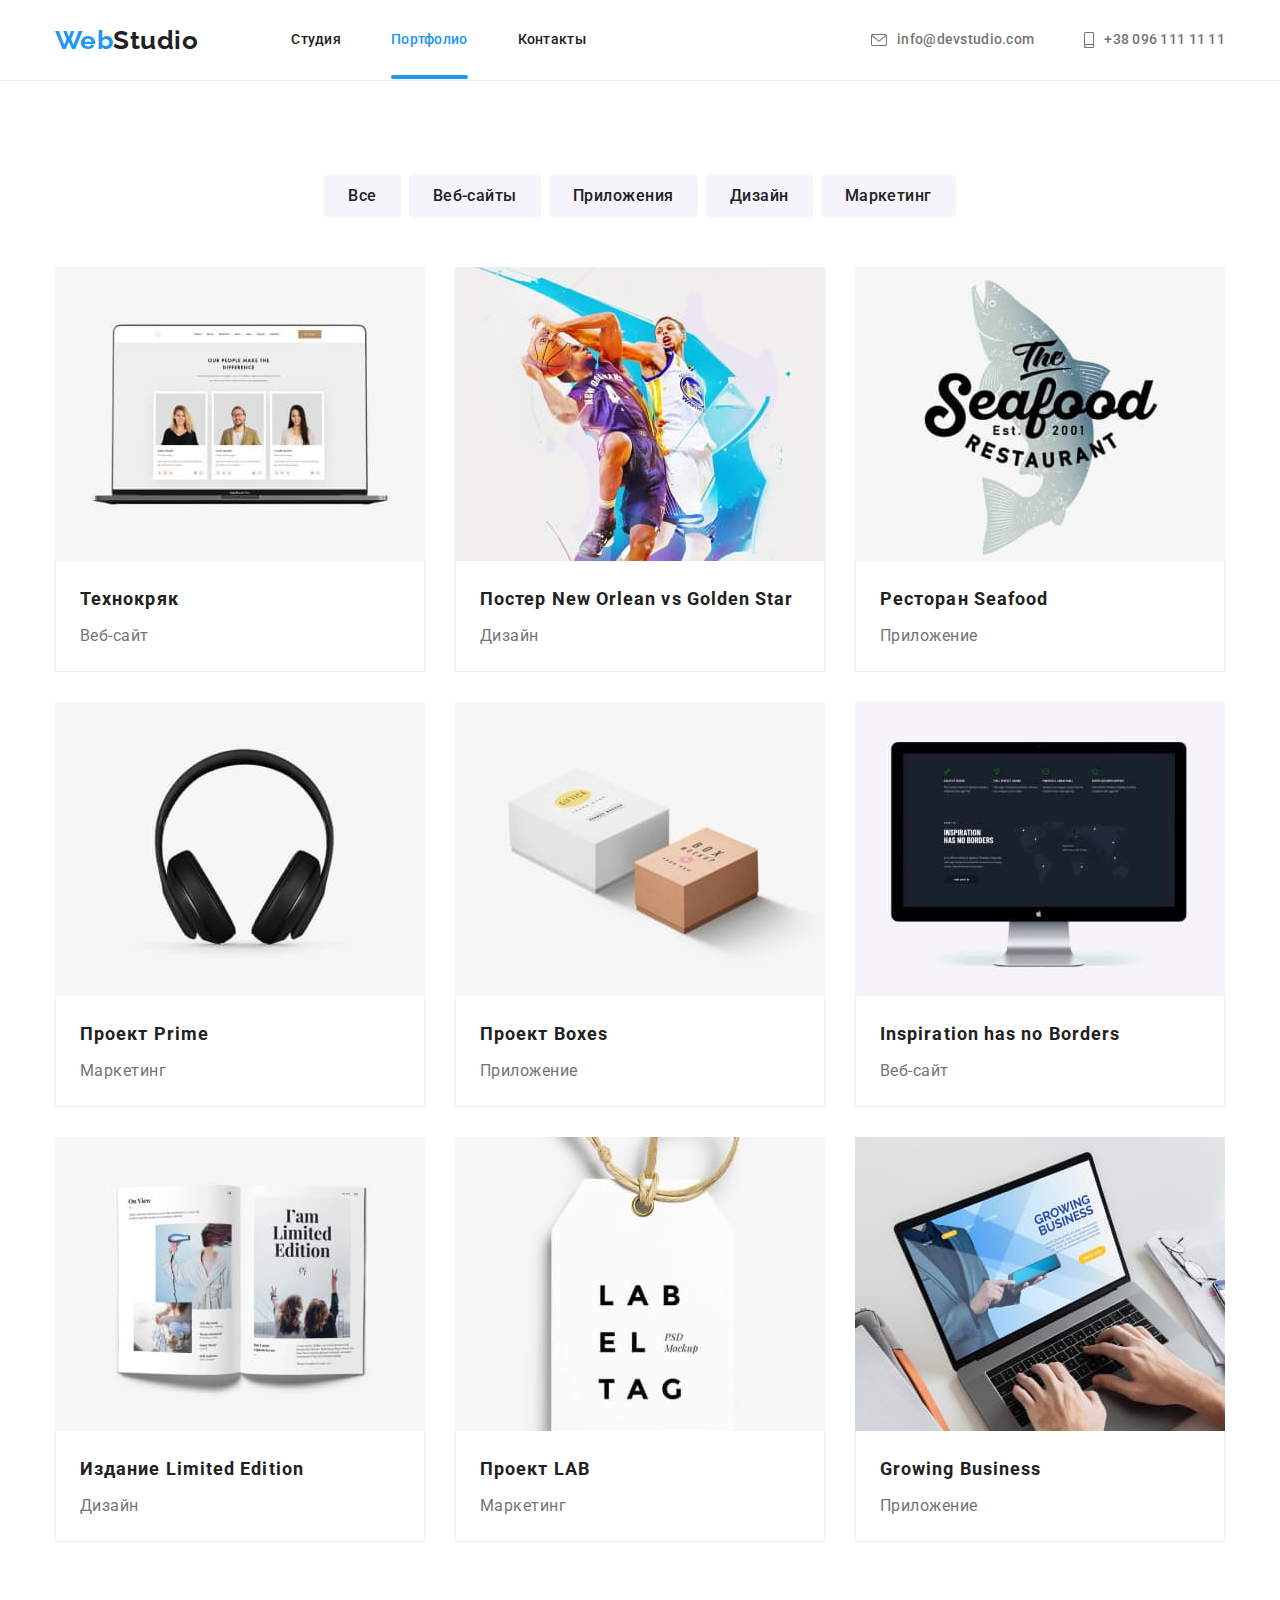
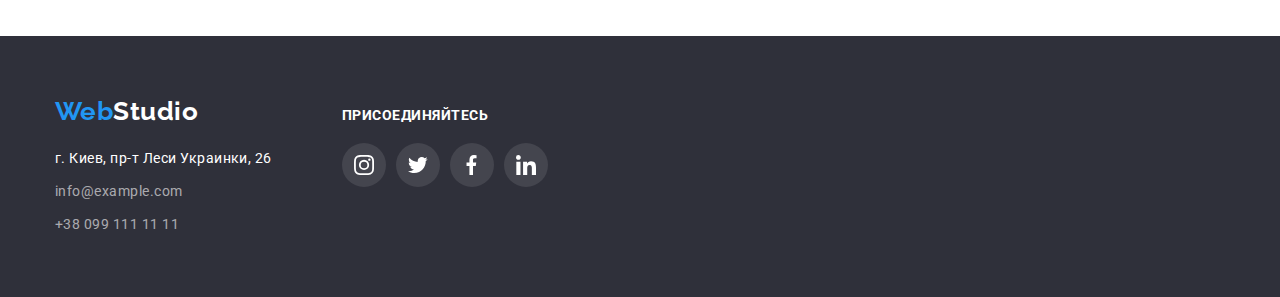
==== portfolio.html @ 23d21b3f "+" ====
<!DOCTYPE html>
<html lang="ru">
  <head>
    <meta charset="UTF-8" />
    <meta http-equiv="X-UA-Compatible" content="IE=edge" />
    <meta name="viewport" content="width=device-width, initial-scale=1.0" />
    <title>Студия</title>
    <link
      rel="stylesheet"
      href="https://cdnjs.cloudflare.com/ajax/libs/modern-normalize/1.1.0/modern-normalize.min.css"
    />
    <link rel="preconnect" href="https://fonts.googleapis.com" />
    <link rel="preconnect" href="https://fonts.gstatic.com" crossorigin />
    <link
      href="https://fonts.googleapis.com/css2?family=Raleway:wght@700&family=Roboto:wght@400;500;700;900&display=swap"
      rel="stylesheet"
    />
    <link rel="stylesheet" href="./css/styles.css" />
  </head>

  <body>
    <!--Верхняя линия-->
    <header class="header">
      <div class="container navigation">
        <a href="./index.html" class="logo"><span class="logo-text">Web</span>Studio</a>
        <nav class="main-nav">
          <ul class="site-nav list">
            <li class="item"><a href="./index.html" class="link">Студия</a></li>
            <li class="item"><a href="./portfolio.html" class="link current">Портфолио</a></li>
            <li class="item"><a href="" class="link">Контакты</a></li>
          </ul>
        </nav>
        <ul class="contacts list">
          <li class="item">
            <a href="mailto:info@devstudio.com" class="link">
              <svg class="contacts-icon mail">
                <use href="./images/symbol.svg#icon-mail"></use>
              </svg>
              info@devstudio.com</a
            >
          </li>
          <li class="item">
            <a href="tel:+380961111111" class="link"
              ><svg class="contacts-icon">
                <use href="./images/symbol.svg#icon-phone"></use>
              </svg>
              +38 096 111 11 11</a
            >
          </li>
        </ul>
      </div>
    </header>

    <main>
      <section class="section">
        <div class="container">
          <h1 class="visually-hidden">Наши проекты</h1>
          <ul class="filtr list">
            <li class="item"><button type="button" class="button">Все</button></li>
            <li class="item"><button type="button" class="button">Веб-сайты</button></li>
            <li class="item"><button type="button" class="button">Приложения</button></li>
            <li class="item"><button type="button" class="button">Дизайн</button></li>
            <li class="item"><button type="button" class="button">Маркетинг</button></li>
          </ul>
          <ul class="projects list">
            <li class="item">
              <a class="projects-link" href="">
                <div class="overlay">
                  <img
                    src="./images/tehcrak.jpg"
                    alt="основная веб-страница сайта Технокряк"
                    width="370"
                  />
                  <p class="about">
                    Ресурс предлагает комплексные предложения с разным уровнем функционала и
                    сервисов. Все это позволит посетителю получить исчерпывающие сведения о компании
                    или частном лице.
                  </p>
                </div>
                <div class="projects-text-name">
                  <h2 class="title">Технокряк</h2>
                  <p class="text">Веб-сайт</p>
                </div>
              </a>
            </li>
            <li class="item">
              <a class="projects-link" href="">
                <div class="overlay">
                  <img src="./images/poster.jpg" alt="афиша баскетбольной игры" width="370" />
                  <p class="about">
                    Ресурс предлагает комплексные предложения с разным уровнем функционала и
                    сервисов. Все это позволит посетителю получить исчерпывающие сведения о компании
                    или частном лице.
                  </p>
                </div>
                <div class="projects-text-name">
                  <h2 class="title">Постер New Orlean vs Golden Star</h2>
                  <p class="text">Дизайн</p>
                </div>
              </a>
            </li>
            <li class="item">
              <a class="projects-link" href="">
                <div class="overlay">
                  <img
                    src="./images/restoran.jpg"
                    alt="фото логотипа приложения для ресторана"
                    width="370"
                  />
                  <p class="about">
                    Ресурс предлагает комплексные предложения с разным уровнем функционала и
                    сервисов. Все это позволит посетителю получить исчерпывающие сведения о компании
                    или частном лице.
                  </p>
                </div>
                <div class="projects-text-name">
                  <h2 class="title">Ресторан Seafood</h2>
                  <p class="text">Приложение</p>
                </div>
              </a>
            </li>
            <li class="item">
              <a class="projects-link" href="">
                <div class="overlay">
                  <img src="./images/prime.jpg" alt="фото беспроводных наушников" width="370" />
                  <p class="about">
                    Ресурс предлагает комплексные предложения с разным уровнем функционала и
                    сервисов. Все это позволит посетителю получить исчерпывающие сведения о компании
                    или частном лице.
                  </p>
                </div>
                <div class="projects-text-name">
                  <h2 class="title">Проект Prime</h2>
                  <p class="text">Маркетинг</p>
                </div>
              </a>
            </li>
            <li class="item">
              <a class="projects-link" href="">
                <div class="overlay">
                  <img
                    src="./images/boxesis.jpg"
                    alt="изображение серой и коричневой картонной коробок"
                    width="370"
                  />
                  <p class="about">
                    Ресурс предлагает комплексные предложения с разным уровнем функционала и
                    сервисов. Все это позволит посетителю получить исчерпывающие сведения о компании
                    или частном лице.
                  </p>
                </div>
                <div class="projects-text-name">
                  <h2 class="title">Проект Boxes</h2>
                  <p class="text">Приложение</p>
                </div>
              </a>
            </li>
            <li class="item">
              <a class="projects-link" href="">
                <div class="overlay">
                  <img
                    src="./images/bordersis.jpg"
                    alt="изображение главной веб-сайт страницы"
                    width="370"
                  />
                  <p class="about">
                    Ресурс предлагает комплексные предложения с разным уровнем функционала и
                    сервисов. Все это позволит посетителю получить исчерпывающие сведения о компании
                    или частном лице.
                  </p>
                </div>
                <div class="projects-text-name">
                  <h2 class="title">Inspiration has no Borders</h2>
                  <p class="text">Веб-сайт</p>
                </div>
              </a>
            </li>
            <li class="item">
              <a class="projects-link" href="">
                <div class="overlay">
                  <img src="./images/limited-edition.jpg" alt="фото дизайна страницы" width="370" />
                  <p class="about">
                    Ресурс предлагает комплексные предложения с разным уровнем функционала и
                    сервисов. Все это позволит посетителю получить исчерпывающие сведения о компании
                    или частном лице.
                  </p>
                </div>
                <div class="projects-text-name">
                  <h2 class="title">Издание Limited Edition</h2>
                  <p class="text">Дизайн</p>
                </div>
              </a>
            </li>
            <li class="item">
              <a class="projects-link" href="">
                <div class="overlay">
                  <img src="./images/labi.jpg" alt="бирка с эмблемой компании" width="370" />
                  <p class="about">
                    Ресурс предлагает комплексные предложения с разным уровнем функционала и
                    сервисов. Все это позволит посетителю получить исчерпывающие сведения о компании
                    или частном лице.
                  </p>
                </div>
                <div class="projects-text-name">
                  <h2 class="title">Проект LAB</h2>
                  <p class="text">Маркетинг</p>
                </div>
              </a>
            </li>
            <li class="item">
              <a class="projects-link" href="">
                <div class="overlay">
                  <img
                    src="./images/growing-business.jpg"
                    alt="фото работы в приложении"
                    width="370"
                  />
                  <p class="about">
                    Ресурс предлагает комплексные предложения с разным уровнем функционала и
                    сервисов. Все это позволит посетителю получить исчерпывающие сведения о компании
                    или частном лице.
                  </p>
                </div>
                <div class="projects-text-name">
                  <h2 class="title">Growing Business</h2>
                  <p class="text">Приложение</p>
                </div>
              </a>
            </li>
          </ul>
        </div>
      </section>
    </main>
    <!--Подвал-->
    <footer class="footer">
      <div class="container footer-container">
        <div>
          <a href="./index.html" class="logo"
            ><span class="logo-text">Web</span><span class="logo-text-path">Studio</span></a
          >
          <address class="footer-address">
            <ul class="address list">
              <li class="item"><a href="" class="first">г. Киев, пр-т Леси Украинки, 26</a></li>
              <li class="item">
                <a href="mailto:info@example.com" class="link">info@example.com</a>
              </li>
              <li class="item"><a href="tel:+380991111111" class="link">+38 099 111 11 11</a></li>
            </ul>
          </address>
        </div>
        <div class="footer-links">
          <h2 class="title">Присоединяйтесь</h2>
          <ul class="list social-links">
            <li class="item">
              <a class="social-links-icon new" href="">
                <svg class="social-icon">
                  <use href="./images/symbol.svg#icon-instagram"></use>
                </svg>
              </a>
            </li>
            <li class="item">
              <a class="social-links-icon new" href="">
                <svg class="social-icon">
                  <use href="./images/symbol.svg#icon-twitter"></use>
                </svg>
              </a>
            </li>
            <li class="item">
              <a class="social-links-icon new" href="">
                <svg class="social-icon">
                  <use href="./images/symbol.svg#icon-facebook"></use>
                </svg>
              </a>
            </li>
            <li class="item">
              <a class="social-links-icon new" href="">
                <svg class="social-icon">
                  <use href="./images/symbol.svg#icon-linkedin"></use>
                </svg>
              </a>
            </li>
          </ul>
        </div>
      </div>
    </footer>
  </body>
</html>
---- css/styles.css ----
:root {
  --primery-text-color: #757575;
  --title-text-color: #212121;
  --accent-text-color: #2196f3;
  --secondory-text-color: rgba(255, 255, 255, 0.6);
  --background-black-color: #2f303a;
  --background-white-color: #ffffff;
  --background-second-color: #e5e5e5;
  --background-alt-color: #f5f4fa;
  --border-color: #ececec;
  --border-color-second: #eeeeee;

  --icon-fill-color-primary: #afb1b8;
}
body {
  background-color: var(--background-white-color);
  color: var(--primery-text-color);
  font-family: Roboto, sans-serif;
  letter-spacing: 0.03em;
}
/* Убирает точку в списке */
.list {
  list-style: none;
}
/* Убирает подчеркивание у ссылок */
a {
  text-decoration: none;
}
img {
  display: block;
}
/* Нижняя граница у heder */
.header {
  border-bottom: 1px solid var(--border-color);
}
/* собирает весь header вместе */
.container.navigation {
  display: flex;
  align-items: center;
}
/* Скрывает логические заголовки */
.visually-hidden {
  position: absolute;
  width: 1px;
  height: 1px;
  margin: -1px;
  border: 0;
  padding: 0;

  white-space: nowrap;
  clip-path: inset(100%);
  clip: rect(0 0 0 0);
  overflow: hidden;
}
.section {
  padding-top: 94px;
  padding-bottom: 94px;
  /* border: 2px solid tomato;
  background-color: teal; */
}
/* убирает нижний падинг */
.section.nopading {
  padding-bottom: 0;
}
.container {
  /* border: 2px solid tomato; */
  padding: 0 15px;
  width: 1200px;
  margin-left: auto;
  margin-right: auto;
}
/* Логотип Logo  */
.logo {
  color: var(--title-text-color);
  font-family: Raleway, sans-serif;
  font-weight: 700;
  font-size: 26px;
  line-height: 1.19;

  /* border: 2px solid tomato; */
}
.logo-text {
  color: var(--accent-text-color);
}
/* main-nav */
.main-nav {
  margin-left: 93px;
}

/* site-nav */
.site-nav {
  display: flex;
  margin-top: 0;
  margin-bottom: 0;
  margin-left: 0;
  padding: 0;
}
.site-nav .link {
  display: block;
  padding-top: 32px;
  padding-bottom: 32px;
  /* outline: 2px solid tomato; */
}
.site-nav > .item:not(:last-child) {
  margin-right: 50px;
}

.site-nav .link {
  color: var(--title-text-color);
  font-weight: 500;
  font-size: 14px;
  line-height: 1.14;
  letter-spacing: 0.02em;

  /* css переход анимации */
  transition-property: color;
  transition-duration: 250ms;
  transition-timing-function: cubic-bezier(0.4, 0, 0.2, 1);
  transition-delay: 0ms;

  /* border: 2px solid tomato; */
}
.site-nav .link:hover,
.site-nav .link:focus {
  color: var(--accent-text-color);
}

/* показывает текущуюю страницу */

.site-nav .link.current {
  position: relative;
  display: block;
  color: var(--accent-text-color);
}

.site-nav .link.current::after {
  position: absolute;
  bottom: 1px;
  left: 0;
  content: '';
  width: 100%;
  height: 4px;
  border-radius: 2px;
  background-color: var(--accent-text-color);
}

/* contacts */
.contacts {
  display: flex;
  margin-left: auto;
  margin-top: 0;
  margin-bottom: 0;
  padding: 0;
}
.contacts > .item:not(:last-child) {
  margin-right: 50px;
}

/* иконки для heared */
.contacts-icon.mail {
  width: 16px;
  height: 12px;
}
.contacts-icon {
  width: 10px;
  height: 16px;
  margin-right: 10px;
  fill: currentColor;
}

.contacts > .item {
  display: flex;
  align-items: center;
  justify-content: center;
}
.contacts .link {
  padding-top: 32px;
  padding-bottom: 32px;
  /* outline: 2px solid tomato; */
  display: flex;
  align-items: center;
  color: var(--primery-text-color);
  font-weight: 500;
  font-size: 14px;
  line-height: 1.14;
  letter-spacing: 0.02em;

  /* css переход анимации */
  transition-property: color;
  transition-duration: 250ms;
  transition-timing-function: cubic-bezier(0.4, 0, 0.2, 1);
  transition-delay: 0ms;
}
.contacts .link:focus,
.contacts .link:hover {
  color: var(--accent-text-color);
}

/* hero */
.hero {
  text-align: center;
  padding-top: 200px;
  padding-bottom: 200px;
  background-color: var(--background-black-color);

  /* backgroung hero */
  max-width: 1600px;

  margin-left: auto;
  margin-right: auto;
  background-image: linear-gradient(to right, rgba(47, 48, 58, 0.4), rgba(47, 48, 58, 0.4)),
    url(../images/hero.jpg);
  background-repeat: no-repeat;
  background-size: cover;
  background-position: center;
}

.hero-title {
  width: 696px;
  margin-left: auto;
  margin-right: auto;
  margin-top: 0;
  margin-bottom: 30px;
  color: var(--background-white-color);
  font-weight: 900;
  font-size: 44px;
  line-height: 1.36;

  letter-spacing: 0.06em;
  text-transform: uppercase;
}
/* Заголовки h2 */
.section-title {
  margin-top: 0;
  margin-bottom: 50px;

  color: var(--title-text-color);
  font-weight: 700;
  font-size: 36px;
  line-height: 1.17;
  text-align: center;
}
/* фон не основной */

.section.second {
  background-color: var(--background-alt-color);
}

/* Преимущества advantage */
.advantage {
  display: flex;
  margin: 0;
  padding: 0;
}
.advantage-icon-place {
  display: flex;
  align-items: center;

  justify-content: center;
  width: 270px;
  height: 120px;
  /* border: 2px solid tomato; */
  margin-bottom: 30px;
  background-color: var(--background-alt-color);
  border-radius: 4px;
}
.advantage > .item {
  min-width: 270px;
}
.advantage > .item:not(:last-child) {
  margin-right: 30px;
}

/* advantage-icon Иконки */
.advantage-icon {
  height: 70px;
  width: 70px;
}

.advantage .title {
  margin-top: 0;
  margin-bottom: 10px;
  color: var(--title-text-color);
  font-weight: 700;
  font-size: 14px;
  line-height: 1.14;
  text-transform: uppercase;
}
.advantage .text {
  margin: 0;
  font-size: 14px;
  line-height: 1.71;
}

/*  <!--Чем мы занимаемся--> */
.section .examples {
  display: flex;
  flex-wrap: wrap;
  margin-top: 0;
  margin-bottom: 0;
  padding: 0;
  /* border: 2px solid tomato; */
}
.examples > .item:not(:last-child) {
  margin-right: 30px;
}
.item-icon {
  position: relative;
}
.examples .text {
  position: absolute;
  bottom: 0;

  margin: 0;
  height: 70px;
  width: 100%;
  padding-top: 27px;
  padding-bottom: 27px;
  font-weight: 700;
  font-size: 14px;
  line-height: 1.14;
  text-align: center;
  letter-spacing: 0.03em;
  text-transform: uppercase;
  background: rgba(47, 48, 58, 0.8);

  color: #ffffff;
}
/* <!--Наша команда--> */
.section .team {
  display: flex;
  text-align: center;
  margin: 0;
  padding: 0;
}
.team > .item {
  width: 270px;
  box-shadow: 0px 1px 3px rgba(0, 0, 0, 0.12), 0px 1px 1px rgba(0, 0, 0, 0.14),
    0px 2px 1px rgba(0, 0, 0, 0.2);
  border-radius: 0px 0px 4px 4px;
  background-color: var(--background-white-color);
}
.team > .item:not(:last-child) {
  margin-right: 30px;
}
.team-text {
  padding-top: 30px;
  padding-bottom: 30px;
}
.team .title {
  margin-top: 0;
  margin-bottom: 10px;
  color: var(--title-text-color);
  font-weight: 500;
  font-size: 16px;
  line-height: 1.19;
}
.team .text {
  margin-top: 0;
  margin-bottom: 16px;
  font-size: 16px;
  line-height: 1.19;
}

/* social-link */

.social-links {
  display: flex;
  justify-content: center;
  margin: 0;
  padding-left: 0;
}
.social-links > .item:not(:last-child) {
  margin-right: 10px;
}
/* ссылка с картинкой */
.social-links-icon {
  display: flex;
  justify-content: center;
  align-items: center;

  width: 44px;
  height: 44px;
  color: var(--icon-fill-color-primary);
  border-radius: 50%;
  /* css переход */
  transition-property: color, background-color;
  transition-duration: 250ms;
  transition-timing-function: cubic-bezier(0.4, 0, 0.2, 1);
  transition-delay: 0ms;
}
.social-links-icon:focus,
.social-links-icon:hover {
  background-color: var(--accent-text-color);
  color: var(--background-white-color);
}
.social-icon {
  width: 20px;
  height: 20px;
  fill: currentColor;
}

/* Кнопка!!! */
.button {
  padding: 6px 22px;
  border-radius: 4px;
  border-color: transparent;
  color: var(--title-text-color);
  background-color: var(--background-alt-color);
  font-family: inherit;
  font-weight: 500;
  font-size: 16px;
  line-height: 1.63;
  letter-spacing: 0.03em;
  cursor: pointer;
  /* css переход анимации */
  transition-property: box-shadow, color, background-color;
  transition-duration: 250ms;
  transition-timing-function: cubic-bezier(0.4, 0, 0.2, 1);
  transition-delay: 0ms;
}
.button:hover,
.button:focus {
  color: var(--background-white-color);
  background-color: var(--accent-text-color);
  box-shadow: 0px 3px 1px rgba(0, 0, 0, 0.1), 0px 1px 2px rgba(0, 0, 0, 0.08),
    0px 2px 2px rgba(0, 0, 0, 0.12);
}
.button.herov {
  padding: 10px 32px;
  color: var(--background-white-color);
  background-color: var(--accent-text-color);
  font-weight: 700;
  font-size: 16px;
  line-height: 1.88;
  letter-spacing: 0.06em;
}
.button.herov:focus,
.button.herov:hover {
  box-shadow: 0px 4px 4px rgba(0, 0, 0, 0.15);
}

/* Наши клиенты */

.clients-list {
  display: flex;
  padding-left: 0;
  margin: 0;
}
.clients-list > .item:not(:last-child) {
  margin-right: 30px;
}

.clients-list-place {
  display: flex;
  justify-content: center;
  align-items: center;
  width: 170px;
  height: 92px;
  border: 1px solid var(--icon-fill-color-primary);
  fill: var(--icon-fill-color-primary);
  border-radius: 4px;
  /* css переход анимации */
  transition-property: fill, border;
  transition-duration: 250ms;
  transition-timing-function: cubic-bezier(0.4, 0, 0.2, 1);
  transition-delay: 0ms;
}
.clients-list-place:focus,
.clients-list-place:hover {
  border: 1px solid var(--accent-text-color);
  fill: var(--accent-text-color);
}

.clients-list-icon {
  height: 60px;
  width: 106px;
}
/* backdrop  фон модального окна*/
.backdrop {
  position: fixed;
  top: 0;
  left: 0;
  width: 100%;
  height: 100%;

  opacity: 1;

  background-color: rgba(0, 0, 0, 0.2);
}

.backdrop.is-hidden {
  pointer-events: none;
  visibility: visible;
  opacity: 0;

  transition-property: opacity;
  transition-duration: 250ms;
  transition-timing-function: cubic-bezier(0.4, 0, 0.2, 1);
  transition-delay: 0ms;
}

.backdrop.is-hidden .modal {
  transform: translate(-50%, -50%) scale(1.2);
}
.modal {
  position: absolute;
  top: 50%;
  left: 50%;
  transform: scale(1) translate(-50%, -50%);

  transition-property: transform, opacity;
  transition-duration: 250ms;
  transition-timing-function: cubic-bezier(0.4, 0, 0.2, 1);
  transition-delay: 0ms;

  min-width: 528px;
  min-height: 581px;
  box-shadow: 0px 1px 3px rgba(0, 0, 0, 0.12), 0px 1px 1px rgba(0, 0, 0, 0.14),
    0px 2px 1px rgba(0, 0, 0, 0.2);
  border-radius: 4px;

  background-color: var(--background-white-color);
}
/* иконка закрытия окна */
.close {
  display: flex;
  align-items: center;
  justify-content: center;
  position: absolute;
  top: 8px;
  right: 8px;

  width: 30px;
  height: 30px;
  cursor: pointer;
  border-radius: 50%;
  border: 1px solid rgba(0, 0, 0, 0.1);
  background-color: var(--background-white-color);
}

/* footer */
.footer {
  padding-top: 60px;
  padding-bottom: 60px;
  background-color: var(--background-black-color);
}

.logo-text-path {
  color: var(--background-white-color);
}
.footer-address {
  margin-top: 20px;
}
.address {
  margin-top: 0;
  margin-bottom: 0;
  padding: 0;
  font-style: normal;
  font-size: 14px;
  line-height: 1.71;
}
.address > .item:not(:last-child) {
  margin-bottom: 9px;
}

.address .first {
  color: var(--background-white-color);
}
.address .link {
  color: var(--secondory-text-color);
  /* css переход анимации */
  transition-property: color;
  transition-duration: 250ms;
  transition-timing-function: cubic-bezier(0.4, 0, 0.2, 1);
  transition-delay: 0ms;
}
.address .link:hover,
.address .link:focus {
  color: var(--accent-text-color);
}
/* Присоединяйтесь! */
.footer-links .title {
  margin-top: 0;
  margin-bottom: 20px;
  padding: 0;
  font-weight: 700;
  font-size: 14px;
  line-height: 16px;
  text-transform: uppercase;
  color: var(--background-white-color);
}

.footer-container {
  display: flex;
  align-items: baseline;
}

.footer-links {
  margin-left: 70px;
}
/* Дополнительный класс new 
для переопределения цветов иконок */
.social-links-icon.new {
  background-color: rgba(255, 255, 255, 0.1);
  color: var(--background-white-color);
}
.social-links-icon.new:focus,
.social-links-icon.new:hover {
  background-color: var(--accent-text-color);
}

/* Страница Портфолио */
.section .filtr {
  display: flex;
  justify-content: center;
  margin-top: 0;
  margin-bottom: 50px;
}
.filtr {
  padding-left: 0;
}
.filtr > .item:not(:last-child) {
  margin-right: 8px;
}
.section .projects {
  display: flex;
  flex-wrap: wrap;
  margin: 0;
  padding: 0;
}
/* Описание карточки элементов */
.projects .about {
  position: absolute;
  top: 50%;
  left: 50%;
  transform: translate(-50%, 100%);

  margin: 0;
  width: 325px;
  font-size: 18px;
  line-height: 1.56;

  color: #ffffff;
  /* transform: translateY(100%); */
  transition-property: transform;
  transition-duration: 250ms;
  transition-timing-function: cubic-bezier(0.4, 0, 0.2, 1);
  transition-delay: 0ms;
}

/* хофер для текста при ховере на картинку
 открой текст внутри */
.projects .projects-link:focus .about,
.projects .projects-link:hover .about {
  transform: translate(-50%, -50%);
}

.overlay::before {
  position: absolute;
  display: block;
  content: '';
  background-color: #2196f3;
  width: 100%;
  height: 100%;

  transform: translateY(105%);

  transition-property: transform;
  transition-duration: 250ms;
  transition-timing-function: cubic-bezier(0.4, 0, 0.2, 1);
  transition-delay: 0ms;
}

/* ховер для элемента Before */
.projects .projects-link:focus .overlay::before,
.projects .projects-link:hover .overlay::before {
  transform: translateY(0);
}

.overlay {
  position: relative;
  overflow: hidden;
}
.projects > .item:not(:nth-child(3n)) {
  margin-right: 30px;
}
.projects > .item:not(:nth-last-child(-n + 3)) {
  margin-bottom: 30px;
}
.projects-link {
  width: 370px;
  display: block;

  transition-property: box-shadow;
  transition-duration: 250ms;
  transition-timing-function: cubic-bezier(0.4, 0, 0.2, 1);
  transition-delay: 0ms;
}
/* добавляет тень при наведении на карточку
именно на ссылку */
.projects .projects-link:focus,
.projects .projects-link:hover {
  box-shadow: 0px 1px 1px rgba(0, 0, 0, 0.12), 0px 4px 4px rgba(0, 0, 0, 0.06),
    1px 4px 6px rgba(0, 0, 0, 0.16);
}

.projects-text-name {
  padding: 20px 24px;
  border-bottom: 1px solid var(--border-color-second);
  border-left: 1px solid var(--border-color-second);
  border-right: 1px solid var(--border-color-second);
  /* background-color: tomato; */
}

.projects .title {
  padding-left: 0;

  margin-top: 0;
  margin-bottom: 4px;
  color: var(--title-text-color);
  font-weight: 700;
  font-size: 18px;
  line-height: 2;
  letter-spacing: 0.06em;
}
.projects .text {
  padding-left: 0;
  margin-top: 0;
  margin-bottom: 0;
  color: var(--primery-text-color);
  font-size: 16px;
  line-height: 1.88;
}
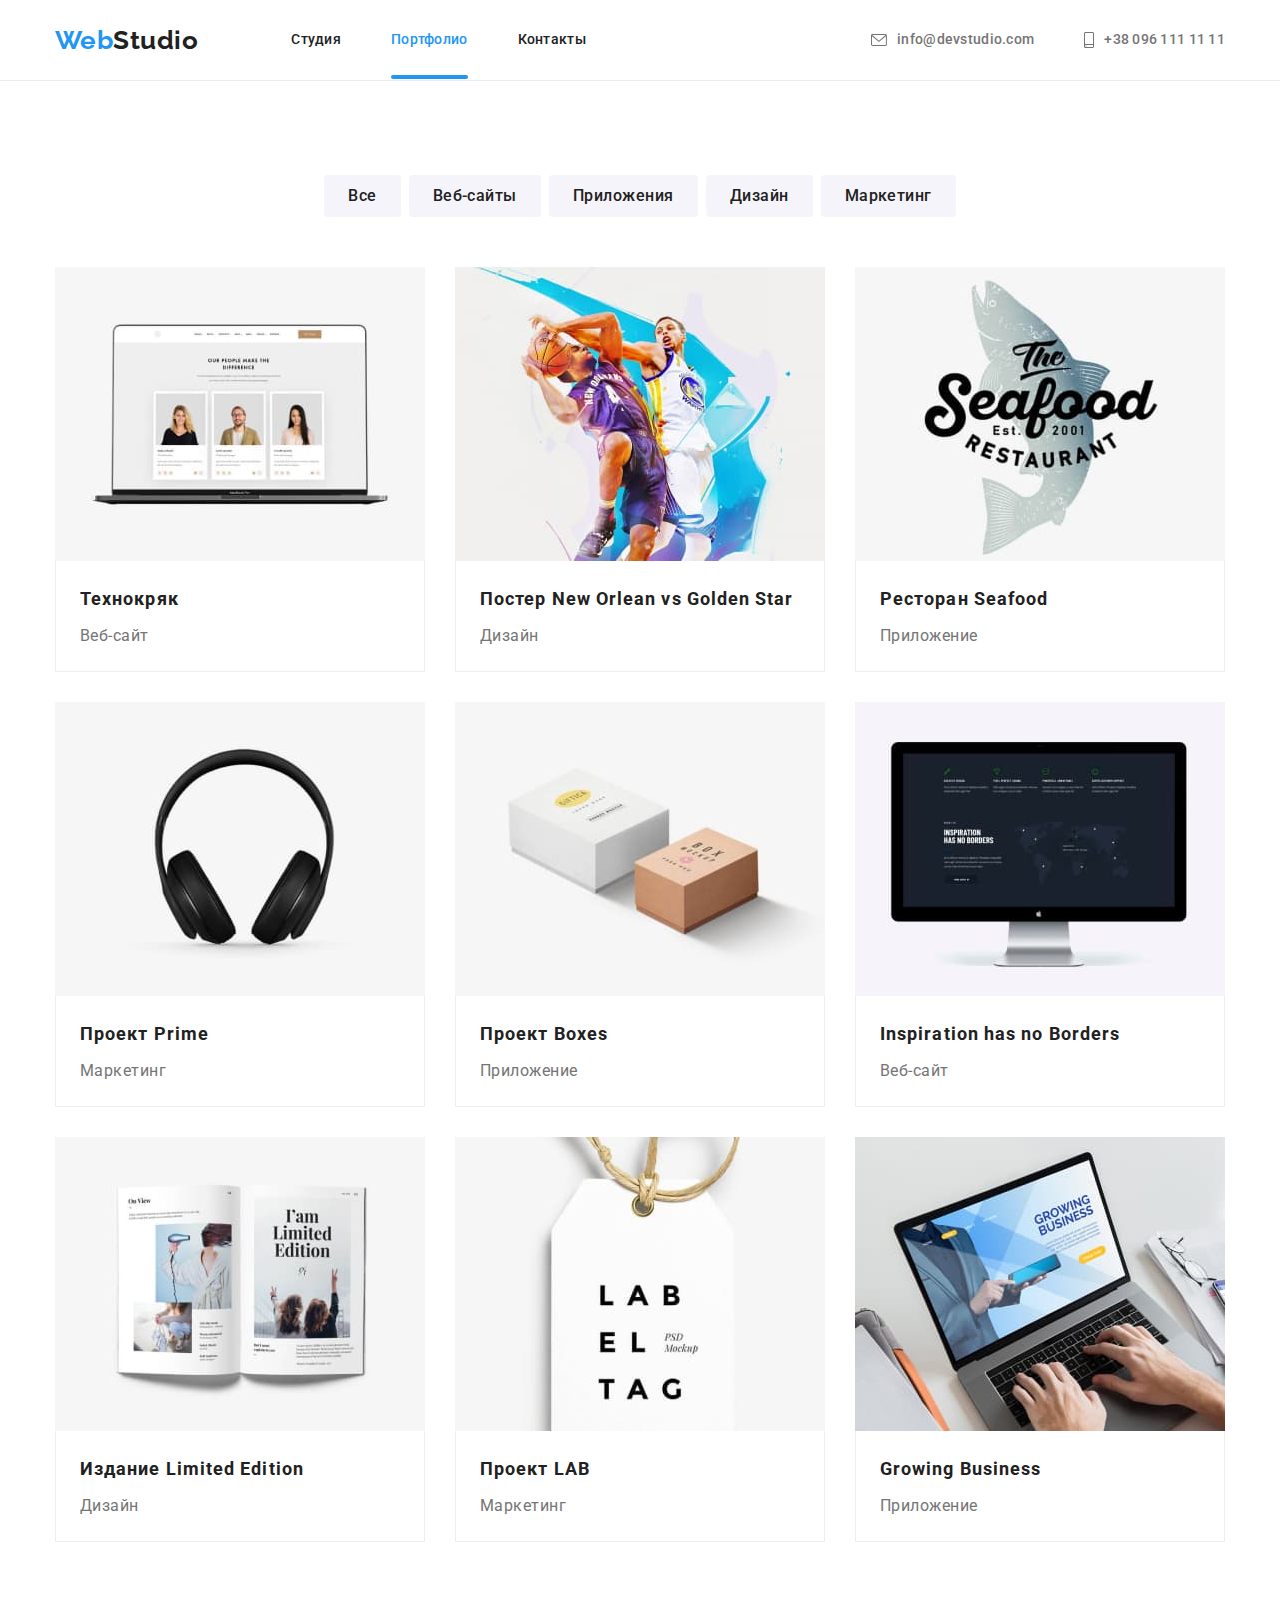
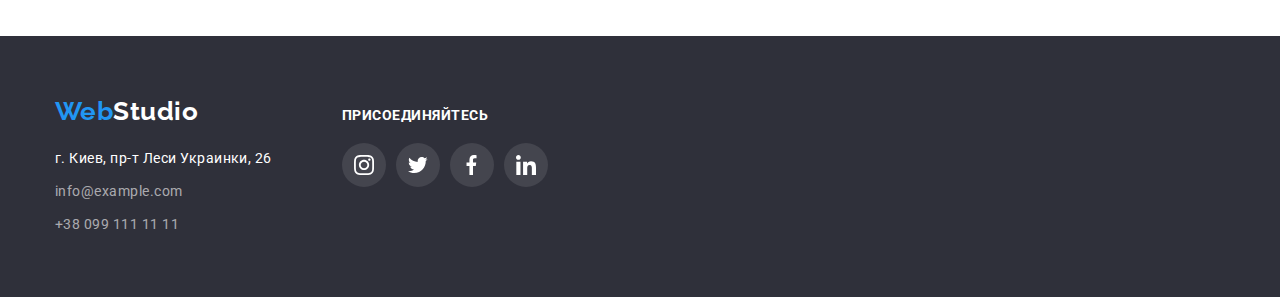
==== commit d895a106: "Почистил код" ====
--- a/portfolio.html
+++ b/portfolio.html
@@ -34,7 +34,7 @@
           <li class="item">
             <a href="mailto:info@devstudio.com" class="link">
               <svg class="contacts-icon mail">
-                <use href="./images/symbol.svg#icon-mail"></use>
+                <use href="./images/icons.svg#icon-mail"></use>
               </svg>
               info@devstudio.com</a
             >
@@ -42,7 +42,7 @@
           <li class="item">
             <a href="tel:+380961111111" class="link"
               ><svg class="contacts-icon">
-                <use href="./images/symbol.svg#icon-phone"></use>
+                <use href="./images/icons.svg#icon-phone"></use>
               </svg>
               +38 096 111 11 11</a
             >
@@ -254,28 +254,28 @@
             <li class="item">
               <a class="social-links-icon new" href="">
                 <svg class="social-icon">
-                  <use href="./images/symbol.svg#icon-instagram"></use>
-                </svg>
-              </a>
-            </li>
-            <li class="item">
-              <a class="social-links-icon new" href="">
-                <svg class="social-icon">
-                  <use href="./images/symbol.svg#icon-twitter"></use>
-                </svg>
-              </a>
-            </li>
-            <li class="item">
-              <a class="social-links-icon new" href="">
-                <svg class="social-icon">
-                  <use href="./images/symbol.svg#icon-facebook"></use>
-                </svg>
-              </a>
-            </li>
-            <li class="item">
-              <a class="social-links-icon new" href="">
-                <svg class="social-icon">
-                  <use href="./images/symbol.svg#icon-linkedin"></use>
+                  <use href="./images/icons.svg#icon-instagram"></use>
+                </svg>
+              </a>
+            </li>
+            <li class="item">
+              <a class="social-links-icon new" href="">
+                <svg class="social-icon">
+                  <use href="./images/icons.svg#icon-twitter"></use>
+                </svg>
+              </a>
+            </li>
+            <li class="item">
+              <a class="social-links-icon new" href="">
+                <svg class="social-icon">
+                  <use href="./images/icons.svg#icon-facebook"></use>
+                </svg>
+              </a>
+            </li>
+            <li class="item">
+              <a class="social-links-icon new" href="">
+                <svg class="social-icon">
+                  <use href="./images/icons.svg#icon-linkedin"></use>
                 </svg>
               </a>
             </li>
--- a/css/styles.css
+++ b/css/styles.css
@@ -2,6 +2,7 @@
   --primery-text-color: #757575;
   --title-text-color: #212121;
   --accent-text-color: #2196f3;
+  --alt-accent-color: #188ce8;
   --secondory-text-color: rgba(255, 255, 255, 0.6);
   --background-black-color: #2f303a;
   --background-white-color: #ffffff;
@@ -9,35 +10,41 @@
   --background-alt-color: #f5f4fa;
   --border-color: #ececec;
   --border-color-second: #eeeeee;
-
   --icon-fill-color-primary: #afb1b8;
 }
+
 body {
   background-color: var(--background-white-color);
   color: var(--primery-text-color);
   font-family: Roboto, sans-serif;
   letter-spacing: 0.03em;
 }
+
 /* Убирает точку в списке */
 .list {
   list-style: none;
 }
+
 /* Убирает подчеркивание у ссылок */
 a {
   text-decoration: none;
 }
+
 img {
   display: block;
 }
+
 /* Нижняя граница у heder */
 .header {
   border-bottom: 1px solid var(--border-color);
 }
+
 /* собирает весь header вместе */
 .container.navigation {
   display: flex;
   align-items: center;
 }
+
 /* Скрывает логические заголовки */
 .visually-hidden {
   position: absolute;
@@ -52,23 +59,24 @@
   clip: rect(0 0 0 0);
   overflow: hidden;
 }
+
 .section {
   padding-top: 94px;
   padding-bottom: 94px;
-  /* border: 2px solid tomato;
-  background-color: teal; */
-}
+}
+
 /* убирает нижний падинг */
 .section.nopading {
   padding-bottom: 0;
 }
+
 .container {
-  /* border: 2px solid tomato; */
   padding: 0 15px;
   width: 1200px;
   margin-left: auto;
   margin-right: auto;
 }
+
 /* Логотип Logo  */
 .logo {
   color: var(--title-text-color);
@@ -76,12 +84,12 @@
   font-weight: 700;
   font-size: 26px;
   line-height: 1.19;
-
-  /* border: 2px solid tomato; */
-}
+}
+
 .logo-text {
   color: var(--accent-text-color);
 }
+
 /* main-nav */
 .main-nav {
   margin-left: 93px;
@@ -95,12 +103,13 @@
   margin-left: 0;
   padding: 0;
 }
+
 .site-nav .link {
   display: block;
   padding-top: 32px;
   padding-bottom: 32px;
-  /* outline: 2px solid tomato; */
-}
+}
+
 .site-nav > .item:not(:last-child) {
   margin-right: 50px;
 }
@@ -117,8 +126,6 @@
   transition-duration: 250ms;
   transition-timing-function: cubic-bezier(0.4, 0, 0.2, 1);
   transition-delay: 0ms;
-
-  /* border: 2px solid tomato; */
 }
 .site-nav .link:hover,
 .site-nav .link:focus {
@@ -126,13 +133,12 @@
 }
 
 /* показывает текущуюю страницу */
-
 .site-nav .link.current {
   position: relative;
   display: block;
   color: var(--accent-text-color);
 }
-
+/* добавляет подчеркивание текужей странице */
 .site-nav .link.current::after {
   position: absolute;
   bottom: 1px;
@@ -152,6 +158,7 @@
   margin-bottom: 0;
   padding: 0;
 }
+
 .contacts > .item:not(:last-child) {
   margin-right: 50px;
 }
@@ -161,6 +168,7 @@
   width: 16px;
   height: 12px;
 }
+
 .contacts-icon {
   width: 10px;
   height: 16px;
@@ -173,12 +181,13 @@
   align-items: center;
   justify-content: center;
 }
+
 .contacts .link {
+  display: flex;
+  align-items: center;
   padding-top: 32px;
   padding-bottom: 32px;
-  /* outline: 2px solid tomato; */
-  display: flex;
-  align-items: center;
+
   color: var(--primery-text-color);
   font-weight: 500;
   font-size: 14px;
@@ -191,6 +200,7 @@
   transition-timing-function: cubic-bezier(0.4, 0, 0.2, 1);
   transition-delay: 0ms;
 }
+
 .contacts .link:focus,
 .contacts .link:hover {
   color: var(--accent-text-color);
@@ -201,13 +211,12 @@
   text-align: center;
   padding-top: 200px;
   padding-bottom: 200px;
-  background-color: var(--background-black-color);
-
-  /* backgroung hero */
   max-width: 1600px;
 
   margin-left: auto;
   margin-right: auto;
+
+  background-color: var(--background-black-color);
   background-image: linear-gradient(to right, rgba(47, 48, 58, 0.4), rgba(47, 48, 58, 0.4)),
     url(../images/hero.jpg);
   background-repeat: no-repeat;
@@ -221,14 +230,15 @@
   margin-right: auto;
   margin-top: 0;
   margin-bottom: 30px;
-  color: var(--background-white-color);
+
   font-weight: 900;
   font-size: 44px;
   line-height: 1.36;
-
   letter-spacing: 0.06em;
   text-transform: uppercase;
-}
+  color: var(--background-white-color);
+}
+
 /* Заголовки h2 */
 .section-title {
   margin-top: 0;
@@ -252,6 +262,7 @@
   margin: 0;
   padding: 0;
 }
+
 .advantage-icon-place {
   display: flex;
   align-items: center;
@@ -264,9 +275,11 @@
   background-color: var(--background-alt-color);
   border-radius: 4px;
 }
+
 .advantage > .item {
   min-width: 270px;
 }
+
 .advantage > .item:not(:last-child) {
   margin-right: 30px;
 }
@@ -286,6 +299,7 @@
   line-height: 1.14;
   text-transform: uppercase;
 }
+
 .advantage .text {
   margin: 0;
   font-size: 14px;
@@ -299,23 +313,26 @@
   margin-top: 0;
   margin-bottom: 0;
   padding: 0;
-  /* border: 2px solid tomato; */
-}
+}
+
 .examples > .item:not(:last-child) {
   margin-right: 30px;
 }
+
 .item-icon {
   position: relative;
 }
+
 .examples .text {
   position: absolute;
   bottom: 0;
-
   margin: 0;
+
   height: 70px;
   width: 100%;
   padding-top: 27px;
   padding-bottom: 27px;
+
   font-weight: 700;
   font-size: 14px;
   line-height: 1.14;
@@ -323,9 +340,9 @@
   letter-spacing: 0.03em;
   text-transform: uppercase;
   background: rgba(47, 48, 58, 0.8);
-
-  color: #ffffff;
-}
+  color: var(--background-white-color);
+}
+
 /* <!--Наша команда--> */
 .section .team {
   display: flex;
@@ -333,6 +350,7 @@
   margin: 0;
   padding: 0;
 }
+
 .team > .item {
   width: 270px;
   box-shadow: 0px 1px 3px rgba(0, 0, 0, 0.12), 0px 1px 1px rgba(0, 0, 0, 0.14),
@@ -340,39 +358,46 @@
   border-radius: 0px 0px 4px 4px;
   background-color: var(--background-white-color);
 }
+
 .team > .item:not(:last-child) {
   margin-right: 30px;
 }
+
 .team-text {
   padding-top: 30px;
   padding-bottom: 30px;
 }
+
 .team .title {
   margin-top: 0;
   margin-bottom: 10px;
+
   color: var(--title-text-color);
   font-weight: 500;
   font-size: 16px;
   line-height: 1.19;
 }
+
 .team .text {
   margin-top: 0;
   margin-bottom: 16px;
+
   font-size: 16px;
   line-height: 1.19;
 }
 
 /* social-link */
-
 .social-links {
   display: flex;
   justify-content: center;
   margin: 0;
   padding-left: 0;
 }
+
 .social-links > .item:not(:last-child) {
   margin-right: 10px;
 }
+
 /* ссылка с картинкой */
 .social-links-icon {
   display: flex;
@@ -383,17 +408,20 @@
   height: 44px;
   color: var(--icon-fill-color-primary);
   border-radius: 50%;
+
   /* css переход */
   transition-property: color, background-color;
   transition-duration: 250ms;
   transition-timing-function: cubic-bezier(0.4, 0, 0.2, 1);
   transition-delay: 0ms;
 }
+
 .social-links-icon:focus,
 .social-links-icon:hover {
   background-color: var(--accent-text-color);
   color: var(--background-white-color);
 }
+
 .social-icon {
   width: 20px;
   height: 20px;
@@ -404,21 +432,25 @@
 .button {
   padding: 6px 22px;
   border-radius: 4px;
+
   border-color: transparent;
   color: var(--title-text-color);
   background-color: var(--background-alt-color);
+
   font-family: inherit;
   font-weight: 500;
   font-size: 16px;
   line-height: 1.63;
   letter-spacing: 0.03em;
   cursor: pointer;
+
   /* css переход анимации */
   transition-property: box-shadow, color, background-color;
   transition-duration: 250ms;
   transition-timing-function: cubic-bezier(0.4, 0, 0.2, 1);
   transition-delay: 0ms;
 }
+
 .button:hover,
 .button:focus {
   color: var(--background-white-color);
@@ -426,6 +458,7 @@
   box-shadow: 0px 3px 1px rgba(0, 0, 0, 0.1), 0px 1px 2px rgba(0, 0, 0, 0.08),
     0px 2px 2px rgba(0, 0, 0, 0.12);
 }
+
 .button.herov {
   padding: 10px 32px;
   color: var(--background-white-color);
@@ -438,6 +471,7 @@
 .button.herov:focus,
 .button.herov:hover {
   box-shadow: 0px 4px 4px rgba(0, 0, 0, 0.15);
+  background-color: var(--alt-accent-color);
 }
 
 /* Наши клиенты */
@@ -466,6 +500,7 @@
   transition-timing-function: cubic-bezier(0.4, 0, 0.2, 1);
   transition-delay: 0ms;
 }
+
 .clients-list-place:focus,
 .clients-list-place:hover {
   border: 1px solid var(--accent-text-color);
@@ -476,6 +511,7 @@
   height: 60px;
   width: 106px;
 }
+
 /* backdrop  фон модального окна*/
 .backdrop {
   position: fixed;
@@ -503,6 +539,7 @@
 .backdrop.is-hidden .modal {
   transform: translate(-50%, -50%) scale(1.2);
 }
+
 .modal {
   position: absolute;
   top: 50%;
@@ -522,7 +559,8 @@
 
   background-color: var(--background-white-color);
 }
-/* иконка закрытия окна */
+
+/* Кнопка-иконка закрытия окна */
 .close {
   display: flex;
   align-items: center;
@@ -534,9 +572,26 @@
   width: 30px;
   height: 30px;
   cursor: pointer;
+
   border-radius: 50%;
   border: 1px solid rgba(0, 0, 0, 0.1);
   background-color: var(--background-white-color);
+  color: #000000;
+
+  transition-property: color;
+  transition-duration: 250ms;
+  transition-timing-function: cubic-bezier(0.4, 0, 0.2, 1);
+  transition-delay: 0ms;
+}
+
+.modal-close-icon {
+  width: 11px;
+  height: 11px;
+  fill: currentColor;
+}
+
+.close:hover {
+  color: var(--accent-text-color);
 }
 
 /* footer */
@@ -549,9 +604,11 @@
 .logo-text-path {
   color: var(--background-white-color);
 }
+
 .footer-address {
   margin-top: 20px;
 }
+
 .address {
   margin-top: 0;
   margin-bottom: 0;
@@ -560,6 +617,7 @@
   font-size: 14px;
   line-height: 1.71;
 }
+
 .address > .item:not(:last-child) {
   margin-bottom: 9px;
 }
@@ -567,6 +625,7 @@
 .address .first {
   color: var(--background-white-color);
 }
+
 .address .link {
   color: var(--secondory-text-color);
   /* css переход анимации */
@@ -575,10 +634,12 @@
   transition-timing-function: cubic-bezier(0.4, 0, 0.2, 1);
   transition-delay: 0ms;
 }
+
 .address .link:hover,
 .address .link:focus {
   color: var(--accent-text-color);
 }
+
 /* Присоединяйтесь! */
 .footer-links .title {
   margin-top: 0;
@@ -599,6 +660,7 @@
 .footer-links {
   margin-left: 70px;
 }
+
 /* Дополнительный класс new 
 для переопределения цветов иконок */
 .social-links-icon.new {
@@ -617,18 +679,22 @@
   margin-top: 0;
   margin-bottom: 50px;
 }
+
 .filtr {
   padding-left: 0;
 }
+
 .filtr > .item:not(:last-child) {
   margin-right: 8px;
 }
+
 .section .projects {
   display: flex;
   flex-wrap: wrap;
   margin: 0;
   padding: 0;
 }
+
 /* Описание карточки элементов */
 .projects .about {
   position: absolute;
@@ -641,12 +707,13 @@
   font-size: 18px;
   line-height: 1.56;
 
-  color: #ffffff;
   /* transform: translateY(100%); */
   transition-property: transform;
   transition-duration: 250ms;
   transition-timing-function: cubic-bezier(0.4, 0, 0.2, 1);
   transition-delay: 0ms;
+
+  color: var(--background-white-color);
 }
 
 /* хофер для текста при ховере на картинку
@@ -682,12 +749,15 @@
   position: relative;
   overflow: hidden;
 }
+
 .projects > .item:not(:nth-child(3n)) {
   margin-right: 30px;
 }
+
 .projects > .item:not(:nth-last-child(-n + 3)) {
   margin-bottom: 30px;
 }
+
 .projects-link {
   width: 370px;
   display: block;
@@ -697,6 +767,7 @@
   transition-timing-function: cubic-bezier(0.4, 0, 0.2, 1);
   transition-delay: 0ms;
 }
+
 /* добавляет тень при наведении на карточку
 именно на ссылку */
 .projects .projects-link:focus,
@@ -715,9 +786,9 @@
 
 .projects .title {
   padding-left: 0;
-
   margin-top: 0;
   margin-bottom: 4px;
+
   color: var(--title-text-color);
   font-weight: 700;
   font-size: 18px;
@@ -728,6 +799,7 @@
   padding-left: 0;
   margin-top: 0;
   margin-bottom: 0;
+
   color: var(--primery-text-color);
   font-size: 16px;
   line-height: 1.88;
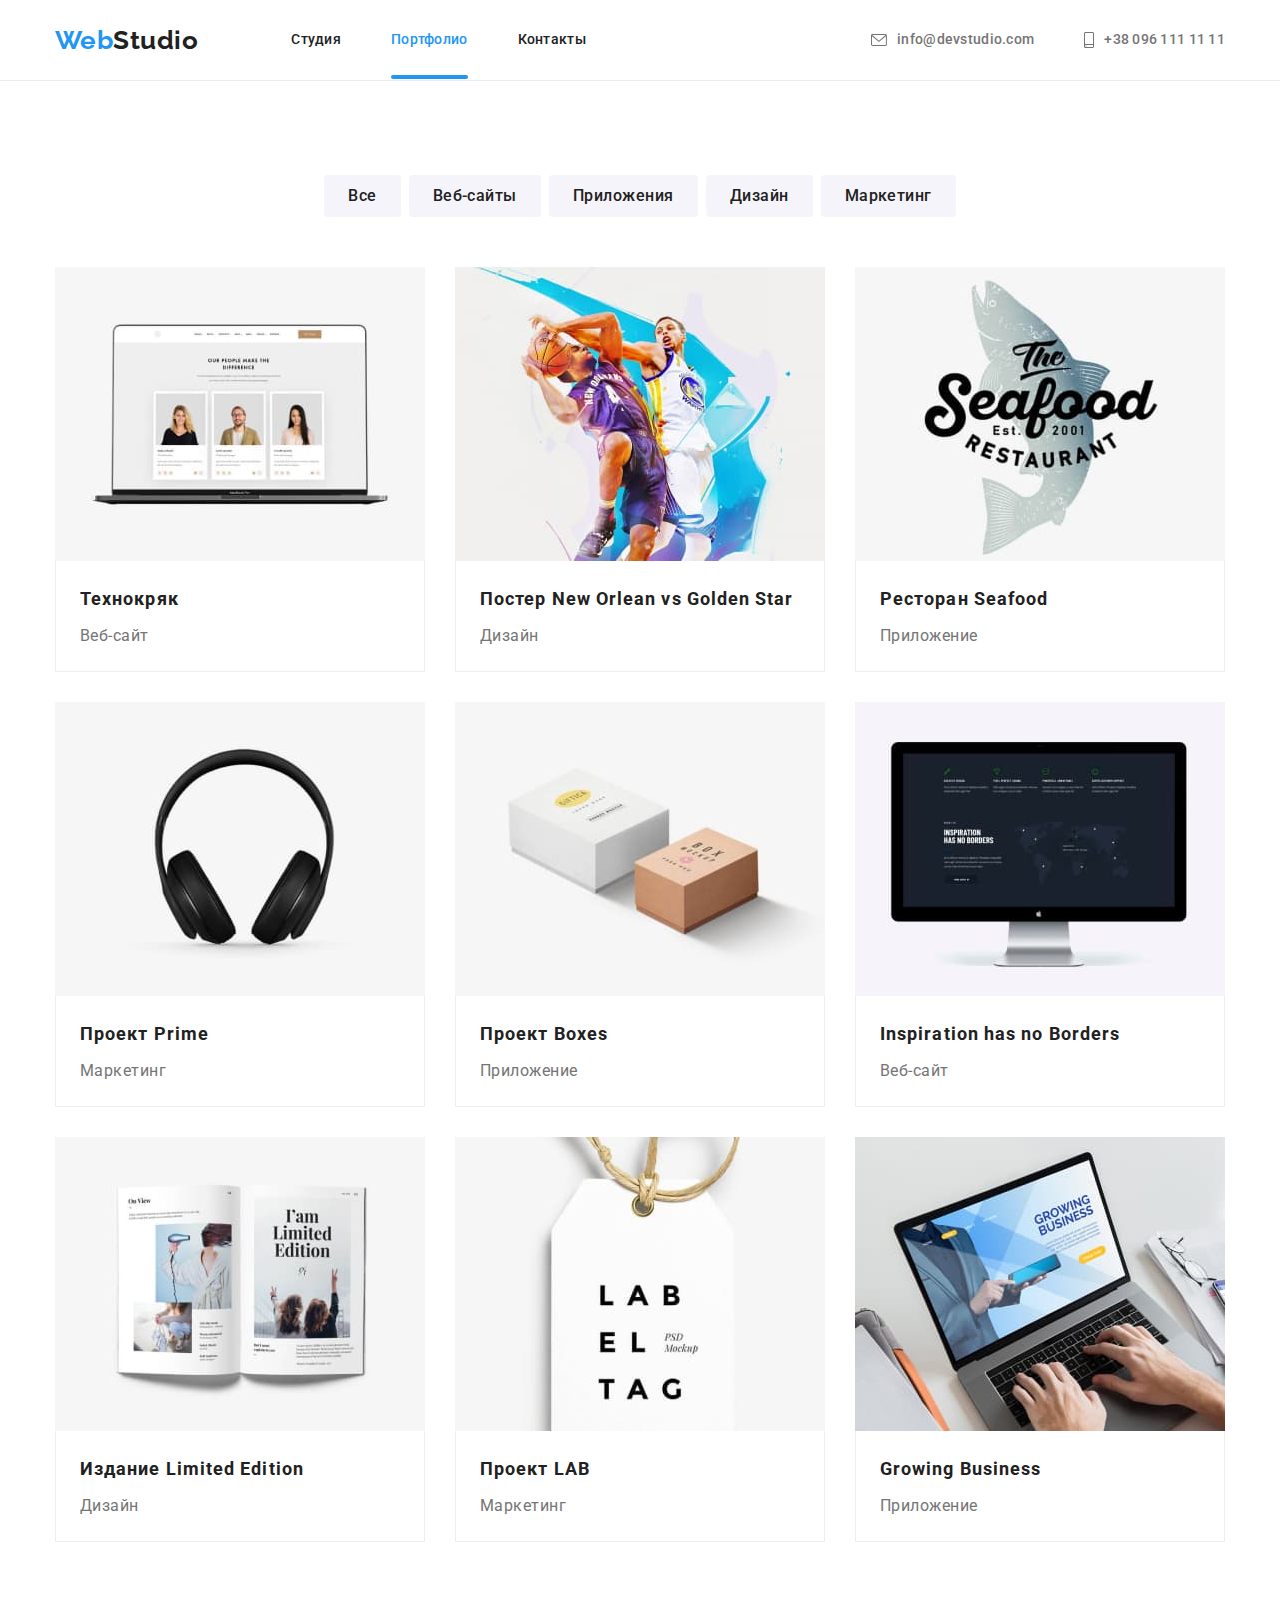
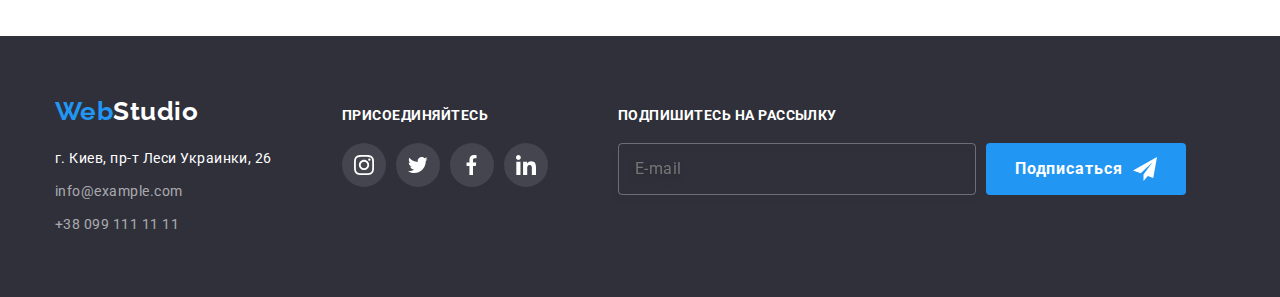
==== commit 6720b235: "Первый вариант работы" ====
--- a/portfolio.html
+++ b/portfolio.html
@@ -281,6 +281,25 @@
             </li>
           </ul>
         </div>
+        <div class="footer-links">
+          <h2 class="title">Подпишитесь на рассылку</h2>
+          <form class="form-subscibe">
+            <label for="email"></label>
+            <input
+              class="form-subscibe-input"
+              type="email"
+              name="email"
+              id="email"
+              placeholder="E-mail"
+            />
+            <button class="button-subscibe" type="submit">
+              Подписаться
+              <svg class="button-subscibe-icon">
+                <use href="./images/icons.svg#icon-papeplain"></use>
+              </svg>
+            </button>
+          </form>
+        </div>
       </div>
     </footer>
   </body>
--- a/css/styles.css
+++ b/css/styles.css
@@ -559,6 +559,159 @@
 
   background-color: var(--background-white-color);
 }
+.modal-title {
+  margin-bottom: 12px;
+  text-align: center;
+
+  font-weight: 700;
+  font-size: 20px;
+  color: var(--title-text-color);
+}
+
+.modal-form {
+  margin: 40px;
+  width: 448px;
+
+  margin-left: auto;
+  margin-right: auto;
+}
+
+.form-field {
+  position: relative;
+  display: flex;
+  flex-direction: column-reverse;
+  margin-bottom: 10px;
+}
+
+.form-field-label {
+  cursor: pointer;
+  margin-bottom: 4px;
+}
+.lable-icon {
+  position: absolute;
+  left: 12px;
+  top: 35px;
+
+  transition-property: fill;
+  transition-duration: 250ms;
+  transition-timing-function: cubic-bezier(0.4, 0, 0.2, 1);
+  transition-delay: 0ms;
+
+  width: 18px;
+  height: 18px;
+  fill: #000000;
+}
+
+.form-label-text {
+  font-size: 12px;
+  line-height: 1.17;
+  letter-spacing: 0.01em;
+}
+
+.form-field-input:focus {
+  border-color: var(--alt-accent-color);
+  outline: transparent;
+}
+
+.form-field-input:focus + .lable-icon {
+  fill: var(--alt-accent-color);
+}
+
+.form-field-input {
+  padding: 12px 42px;
+
+  transition-property: border-color;
+  transition-duration: 250ms;
+  transition-timing-function: cubic-bezier(0.4, 0, 0.2, 1);
+  transition-delay: 0ms;
+
+  border: 1px solid rgba(33, 33, 33, 0.2);
+  box-sizing: border-box;
+  border-radius: 4px;
+  letter-spacing: 0.01em;
+  color: #000000;
+  cursor: pointer;
+}
+
+/* для коментария */
+.form-field-input.comen {
+  font-size: 14px;
+  padding: 12px 16px;
+  resize: none;
+}
+.form-field.comen {
+  margin-bottom: 20px;
+}
+
+.checkbox {
+  position: relative;
+  display: flex;
+
+  align-items: center;
+  justify-content: center;
+  margin-bottom: 30px;
+}
+.checkbox label {
+  cursor: pointer;
+  font-size: 14px;
+  line-height: 1.71;
+}
+.checkbox a {
+  margin-left: 5px;
+  color: var(--accent-text-color);
+  text-decoration: underline;
+}
+
+.checkbox-icon {
+  width: 16px;
+  height: 15px;
+  margin-right: 7px;
+
+  transition-property: background-color, border-color, border-radius, box-shadow;
+  transition-duration: 250ms;
+  transition-timing-function: cubic-bezier(0.4, 0, 0.2, 1);
+  transition-delay: 0ms;
+
+  box-shadow: 0px 1px 3px rgba(0, 0, 0, 0.12), 0px 1px 1px rgba(0, 0, 0, 0.14),
+    0px 2px 1px rgba(0, 0, 0, 0.2);
+  border-radius: 4px;
+  border-width: 3px;
+  border: 1px solid var(--title-text-color);
+  fill: var(--background-white-color);
+}
+
+.checkbox-input {
+  position: absolute;
+  appearance: none;
+}
+
+.checkbox-label {
+  display: flex;
+  align-items: center;
+}
+
+.checkbox-input:checked + .checkbox-label .checkbox-icon {
+  background-color: var(--accent-text-color);
+  border-color: transparent;
+  border-radius: 2px;
+  box-shadow: none;
+}
+
+.button-subscibe.module {
+  background-color: var(--alt-accent-color);
+  margin-left: auto;
+  margin-right: auto;
+
+  transition-property: background-color;
+  transition-duration: 250ms;
+  transition-timing-function: cubic-bezier(0.4, 0, 0.2, 1);
+  transition-delay: 0ms;
+}
+
+.button-subscibe.module:focus,
+.button-subscibe.module:hover {
+  background-color: var(--accent-text-color);
+}
 
 /* Кнопка-иконка закрытия окна */
 .close {
@@ -672,6 +825,51 @@
   background-color: var(--accent-text-color);
 }
 
+/* Подпишитесь на рассылку */
+
+.form-subscibe {
+  display: flex;
+}
+.form-subscibe-input {
+  width: 358px;
+  margin-right: 10px;
+  padding: 15px 16px;
+
+  line-height: 1.25;
+  letter-spacing: 0.03em;
+  background-color: transparent;
+  color: rgba(255, 255, 255, 0.6);
+  border-radius: 4px;
+  border: 1px solid rgba(255, 255, 255, 0.3);
+  filter: drop-shadow(0px 4px 4px rgba(0, 0, 0, 0.15));
+}
+
+.button-subscibe {
+  display: flex;
+  align-items: center;
+  justify-content: center;
+
+  min-width: 200px;
+  min-height: 50px;
+
+  color: var(--background-white-color);
+  background-color: var(--accent-text-color);
+  font-weight: 700;
+  font-size: 16px;
+  line-height: 1.88;
+  letter-spacing: 0.06em;
+  border-radius: 4px;
+  border-color: transparent;
+  cursor: pointer;
+}
+
+.button-subscibe-icon {
+  margin-left: 10px;
+  width: 24px;
+  height: 24px;
+  fill: currentColor;
+}
+
 /* Страница Портфолио */
 .section .filtr {
   display: flex;
